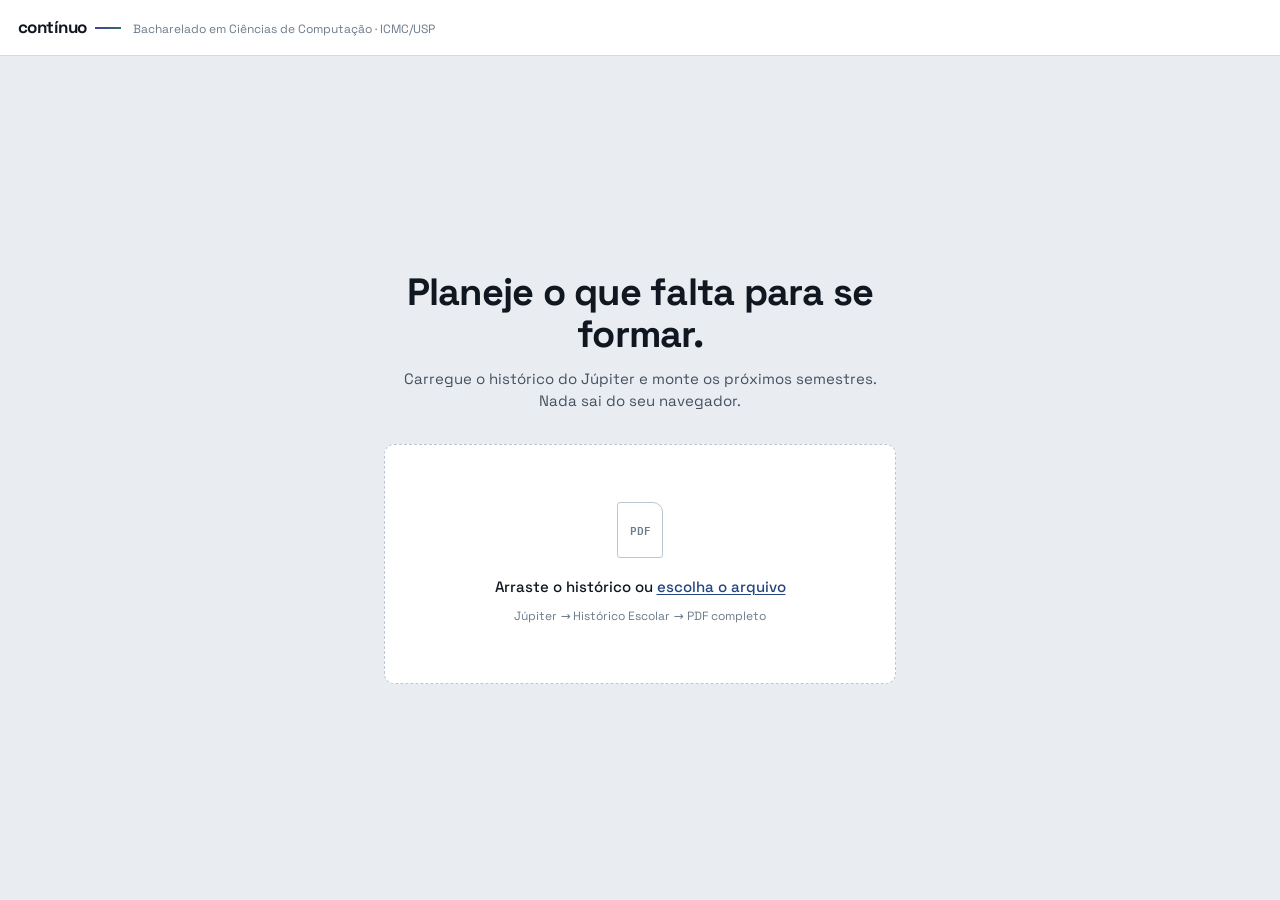
==== index.html @ f76ab9f2 "Merge branch 'enfases' into extras # Conflicts: #	README.md" ====
<!doctype html>
<html lang="pt-BR">
<head>
<meta charset="utf-8">
<meta name="viewport" content="width=device-width, initial-scale=1">
<title>contínuo — planejador de curso BCC/ICMC</title>
<link rel="stylesheet" href="assets/fonts.css">
<link rel="stylesheet" href="assets/style.css">
<script src="assets/curriculum.js"></script>
<script src="assets/equivalencias.js"></script>
<script src="vendor/jspdf.umd.min.js"></script>
<script src="vendor/jspdf.plugin.autotable.min.js"></script>
</head>
<body>

<header class="barra">
  <div class="marca">
    <span class="marca-nome">contínuo</span>
    <span class="marca-sub" id="marca-curso">Bacharelado em Ciências de Computação · ICMC/USP</span>
  </div>
  <div class="barra-acoes">
    <label class="alternar" hidden id="box-paridade">
      <input type="checkbox" id="chk-paridade" checked>
      <span>Só disciplinas do semestre certo</span>
    </label>
    <label class="alternar" hidden id="box-limite">
      <input type="checkbox" id="chk-limite" checked>
      <span>Limite de 20 créditos</span>
    </label>
    <button class="btn btn-fantasma" id="btn-recomecar" hidden>Começar de novo</button>
    <button class="btn btn-primario" id="btn-pdf" hidden>Baixar plano em PDF</button>
  </div>
</header>

<!-- ENTRADA ---------------------------------------------------------------- -->
<main class="entrada" id="tela-entrada">
  <div class="entrada-texto">
    <h1>Planeje o que falta para se formar.</h1>
    <p class="lede">Carregue o histórico do Júpiter e monte os próximos semestres.<br>Nada sai do seu navegador.</p>
  </div>

  <div class="zona" id="zona">
    <input type="file" id="arquivo" accept="application/pdf" hidden>
    <div class="zona-corpo">
      <span class="zona-icone" aria-hidden="true">PDF</span>
      <p class="zona-chamada">Arraste o histórico ou <button class="link" id="btn-escolher">escolha o arquivo</button></p>
      <p class="zona-nota">Júpiter → Histórico Escolar → PDF completo</p>
      <p class="zona-erro" id="zona-erro" role="alert" hidden></p>
    </div>
  </div>
</main>

<!-- PLANEJADOR ------------------------------------------------------------- -->
<div class="app" id="tela-app" hidden>

  <aside class="rail">
    <div class="rail-topo">
      <h2 class="rail-titulo">A cursar</h2>
      <p class="rail-sub" id="rail-resumo"></p>
      <input type="search" id="busca" class="busca" placeholder="Buscar sigla ou nome" autocomplete="off">
      <div class="filtros" id="filtros" role="group" aria-label="Filtrar por instituto"></div>
      <p class="enfases-titulo">Ênfase</p>
      <div class="filtros" id="enfases" role="group" aria-label="Escolher ênfase"></div>
    </div>
    <div class="rail-listas" id="listas"></div>
  </aside>

  <section class="board" id="board" aria-label="Semestres planejados"></section>

  <footer class="placar" id="placar">
    <div class="medidores" id="medidores"></div>
    <div class="placar-fim">
      <p class="placar-estado" id="placar-estado"></p>
    </div>
  </footer>
</div>

<div class="carregando" id="carregando" hidden><span></span>Lendo histórico…</div>

<script type="module" src="assets/app.js"></script>
<script type="module" src="assets/pdf.js"></script>
</body>
</html>
---- assets/fonts.css ----
/* Fontes locais — app funciona offline. */
@font-face{font-family:'IBM Plex Mono';font-style:normal;font-weight:400;font-display:swap;src:url('fonts/plex-mono-400-latin-ext.woff2') format('woff2');unicode-range:U+0100-02BA,U+02BD-02C5,U+02C7-02CC,U+02CE-02D7,U+02DD-02FF,U+0304,U+0308,U+0329,U+1D00-1DBF,U+1E00-1E9F,U+1EF2-1EFF,U+2020,U+20A0-20AB,U+20AD-20C0,U+2113,U+2C60-2C7F,U+A720-A7FF}
@font-face{font-family:'IBM Plex Mono';font-style:normal;font-weight:400;font-display:swap;src:url('fonts/plex-mono-400-latin.woff2') format('woff2');unicode-range:U+0000-00FF,U+0131,U+0152-0153,U+02BB-02BC,U+02C6,U+02DA,U+02DC,U+0304,U+0308,U+0329,U+2000-206F,U+20AC,U+2122,U+2191,U+2193,U+2212,U+2215,U+FEFF,U+FFFD}
@font-face{font-family:'IBM Plex Mono';font-style:normal;font-weight:600;font-display:swap;src:url('fonts/plex-mono-600-latin-ext.woff2') format('woff2');unicode-range:U+0100-02BA,U+02BD-02C5,U+02C7-02CC,U+02CE-02D7,U+02DD-02FF,U+0304,U+0308,U+0329,U+1D00-1DBF,U+1E00-1E9F,U+1EF2-1EFF,U+2020,U+20A0-20AB,U+20AD-20C0,U+2113,U+2C60-2C7F,U+A720-A7FF}
@font-face{font-family:'IBM Plex Mono';font-style:normal;font-weight:600;font-display:swap;src:url('fonts/plex-mono-600-latin.woff2') format('woff2');unicode-range:U+0000-00FF,U+0131,U+0152-0153,U+02BB-02BC,U+02C6,U+02DA,U+02DC,U+0304,U+0308,U+0329,U+2000-206F,U+20AC,U+2122,U+2191,U+2193,U+2212,U+2215,U+FEFF,U+FFFD}
@font-face{font-family:'Space Grotesk';font-style:normal;font-weight:400;font-display:swap;src:url('fonts/space-grotesk-400-latin-ext.woff2') format('woff2');unicode-range:U+0100-02BA,U+02BD-02C5,U+02C7-02CC,U+02CE-02D7,U+02DD-02FF,U+0304,U+0308,U+0329,U+1D00-1DBF,U+1E00-1E9F,U+1EF2-1EFF,U+2020,U+20A0-20AB,U+20AD-20C0,U+2113,U+2C60-2C7F,U+A720-A7FF}
@font-face{font-family:'Space Grotesk';font-style:normal;font-weight:400;font-display:swap;src:url('fonts/space-grotesk-400-latin.woff2') format('woff2');unicode-range:U+0000-00FF,U+0131,U+0152-0153,U+02BB-02BC,U+02C6,U+02DA,U+02DC,U+0304,U+0308,U+0329,U+2000-206F,U+20AC,U+2122,U+2191,U+2193,U+2212,U+2215,U+FEFF,U+FFFD}
@font-face{font-family:'Space Grotesk';font-style:normal;font-weight:500;font-display:swap;src:url('fonts/space-grotesk-500-latin-ext.woff2') format('woff2');unicode-range:U+0100-02BA,U+02BD-02C5,U+02C7-02CC,U+02CE-02D7,U+02DD-02FF,U+0304,U+0308,U+0329,U+1D00-1DBF,U+1E00-1E9F,U+1EF2-1EFF,U+2020,U+20A0-20AB,U+20AD-20C0,U+2113,U+2C60-2C7F,U+A720-A7FF}
@font-face{font-family:'Space Grotesk';font-style:normal;font-weight:500;font-display:swap;src:url('fonts/space-grotesk-500-latin.woff2') format('woff2');unicode-range:U+0000-00FF,U+0131,U+0152-0153,U+02BB-02BC,U+02C6,U+02DA,U+02DC,U+0304,U+0308,U+0329,U+2000-206F,U+20AC,U+2122,U+2191,U+2193,U+2212,U+2215,U+FEFF,U+FFFD}
@font-face{font-family:'Space Grotesk';font-style:normal;font-weight:700;font-display:swap;src:url('fonts/space-grotesk-700-latin-ext.woff2') format('woff2');unicode-range:U+0100-02BA,U+02BD-02C5,U+02C7-02CC,U+02CE-02D7,U+02DD-02FF,U+0304,U+0308,U+0329,U+1D00-1DBF,U+1E00-1E9F,U+1EF2-1EFF,U+2020,U+20A0-20AB,U+20AD-20C0,U+2113,U+2C60-2C7F,U+A720-A7FF}
@font-face{font-family:'Space Grotesk';font-style:normal;font-weight:700;font-display:swap;src:url('fonts/space-grotesk-700-latin.woff2') format('woff2');unicode-range:U+0000-00FF,U+0131,U+0152-0153,U+02BB-02BC,U+02C6,U+02DA,U+02DC,U+0304,U+0308,U+0329,U+2000-206F,U+20AC,U+2122,U+2191,U+2193,U+2212,U+2215,U+FEFF,U+FFFD}
---- assets/style.css ----
/* contínuo — planejador de curso BCC/ICMC.
   Identidade: a sigla da disciplina manda. O prefixo do instituto (SCC, SSC,
   SMA, SME, 7600…) vira a cor da faixa do cartão, então o board inteiro se lê
   como textura departamental antes de se ler como texto. */

*, *::before, *::after { box-sizing: border-box; }

:root {
  --paper: #e9edf2;
  --surface: #ffffff;
  --surface-2: #f4f7fa;
  --ink: #101720;
  --ink-2: #44505e;
  --ink-3: #6d7b8a;
  --line: #d3dae2;
  --line-2: #bcc6d2;
  --brand: #23457f;
  --brand-ink: #ffffff;
  --ok: #156b48;      --ok-bg: #e2f1e9;
  --warn: #8e5b06;    --warn-bg: #faeed9;
  --block: #a02a21;   --block-bg: #f9e5e2;
  --dep-scc: #2f6f6a;
  --dep-ssc: #9a5226;
  --dep-sma: #4b3f96;
  --dep-sme: #876810;
  --dep-fis: #8c2f4a;
  --dep-out: #4a5a68;
  --sombra: 0 1px 2px rgba(16, 23, 32, .06), 0 6px 16px -10px rgba(16, 23, 32, .25);
  --sombra-alta: 0 12px 28px -8px rgba(16, 23, 32, .35);
  --r: 6px;
  --display: 'Space Grotesk', ui-sans-serif, system-ui, sans-serif;
  --mono: 'IBM Plex Mono', ui-monospace, 'SF Mono', Menlo, monospace;
  --barra-h: 56px;
  --placar-h: 92px;
}

@media (prefers-color-scheme: dark) {
  :root:not([data-tema="claro"]) {
    --paper: #0d1218;
    --surface: #161e27;
    --surface-2: #1c2530;
    --ink: #eaf0f6;
    --ink-2: #aab8c6;
    --ink-3: #7e8d9c;
    --line: #2a353f;
    --line-2: #3b4854;
    --brand: #6f9ae0;
    --brand-ink: #0d1218;
    --ok: #67c79b;      --ok-bg: #11291f;
    --warn: #d8a44a;    --warn-bg: #2b2213;
    --block: #ef8d82;   --block-bg: #2e1715;
    --dep-scc: #5fb3ab;
    --dep-ssc: #d79263;
    --dep-sma: #9a90e6;
    --dep-sme: #cfae53;
    --dep-fis: #dd7e9b;
    --dep-out: #8ea1b2;
    --sombra: 0 1px 2px rgba(0, 0, 0, .4), 0 8px 20px -12px rgba(0, 0, 0, .7);
    --sombra-alta: 0 14px 32px -10px rgba(0, 0, 0, .8);
  }
}

html, body { height: 100%; }

/* o atributo hidden tem que ganhar dos display: grid/flex abaixo */
[hidden] { display: none !important; }

body {
  margin: 0;
  background: var(--paper);
  color: var(--ink);
  font: 400 14px/1.45 var(--display);
  -webkit-font-smoothing: antialiased;
}

h1, h2, h3 { margin: 0; font-weight: 700; letter-spacing: -.02em; }
button { font: inherit; color: inherit; }

:focus-visible {
  outline: 2px solid var(--brand);
  outline-offset: 2px;
  border-radius: 3px;
}

/* ---- barra superior ---------------------------------------------------- */

.barra {
  position: sticky;
  top: 0;
  z-index: 40;
  height: var(--barra-h);
  display: flex;
  align-items: center;
  justify-content: space-between;
  gap: 16px;
  padding: 0 18px;
  background: var(--surface);
  border-bottom: 1px solid var(--line);
}

.marca { display: flex; align-items: baseline; gap: 12px; min-width: 0; }

.marca-nome {
  font-weight: 700;
  font-size: 17px;
  letter-spacing: -.03em;
}
/* a marca carrega a ideia do app: continuidade de pre-requisitos */
.marca-nome::after {
  content: "";
  display: inline-block;
  width: 26px;
  height: 2px;
  margin-left: 8px;
  vertical-align: 4px;
  background: linear-gradient(90deg, var(--dep-sma), var(--dep-scc));
}

.marca-sub {
  font-size: 12px;
  color: var(--ink-3);
  white-space: nowrap;
  overflow: hidden;
  text-overflow: ellipsis;
}

.barra-acoes { display: flex; align-items: center; gap: 10px; }

.alternar {
  display: flex;
  align-items: center;
  gap: 7px;
  font-size: 12px;
  color: var(--ink-2);
  cursor: pointer;
  white-space: nowrap;
}
.alternar input { accent-color: var(--brand); }

.btn {
  border: 1px solid var(--line-2);
  background: var(--surface);
  border-radius: var(--r);
  padding: 7px 13px;
  font-size: 13px;
  font-weight: 500;
  cursor: pointer;
  transition: background .12s, border-color .12s, transform .12s;
}
.btn:hover { background: var(--surface-2); border-color: var(--ink-3); }
.btn:active { transform: translateY(1px); }
.btn-primario {
  background: var(--brand);
  border-color: var(--brand);
  color: var(--brand-ink);
}
.btn-primario:hover { background: var(--brand); filter: brightness(1.08); }
.btn-fantasma { background: transparent; }
.btn-pequeno { padding: 5px 10px; font-size: 12px; }

.link {
  border: 0;
  background: none;
  padding: 0;
  font: inherit;
  color: var(--brand);
  text-decoration: underline;
  text-underline-offset: 2px;
  cursor: pointer;
}

/* ---- tela de entrada --------------------------------------------------- */

.entrada {
  min-height: calc(100vh - var(--barra-h));
  display: grid;
  align-content: center;
  gap: 32px;
  max-width: 560px;
  margin: 0 auto;
  padding: 56px 24px;
  text-align: center;
}

.entrada h1 { font-size: clamp(26px, 4vw, 38px); line-height: 1.1; }

.lede {
  margin: 12px 0 0;
  font-size: 15px;
  color: var(--ink-2);
}

.zona {
  display: grid;
  place-items: center;
  min-height: 240px;
  padding: 32px;
  background: var(--surface);
  border: 1px dashed var(--line-2);
  border-radius: 10px;
  text-align: center;
  transition: border-color .15s, background .15s;
}
.zona.ativa { border-color: var(--brand); background: var(--surface-2); }

.zona-icone {
  display: inline-grid;
  place-items: center;
  width: 46px;
  height: 56px;
  margin-bottom: 18px;
  font: 600 11px/1 var(--mono);
  color: var(--ink-3);
  border: 1px solid var(--line-2);
  border-radius: 3px 10px 3px 3px;
}

.zona-chamada { margin: 0; font-size: 15px; font-weight: 500; }
.zona-nota { margin: 10px 0 0; font-size: 12px; color: var(--ink-3); }
.zona-erro {
  margin: 16px 0 0;
  padding: 9px 12px;
  font-size: 12.5px;
  color: var(--block);
  background: var(--block-bg);
  border-radius: var(--r);
  text-align: left;
}

@media (max-width: 860px) {
  .entrada { gap: 24px; padding: 32px 16px; }
}

/* ---- esqueleto do planejador ------------------------------------------- */

.app {
  display: grid;
  grid-template-columns: 318px minmax(0, 1fr);
  grid-template-rows: minmax(0, 1fr) auto;
  height: calc(100vh - var(--barra-h));
}

.rail {
  grid-row: 1 / 3;
  display: flex;
  flex-direction: column;
  min-height: 0;
  background: var(--surface);
  border-right: 1px solid var(--line);
}

.rail-topo { padding: 14px 14px 10px; border-bottom: 1px solid var(--line); }
.rail-titulo { font-size: 13px; text-transform: uppercase; letter-spacing: .08em; }
.rail-sub { margin: 5px 0 11px; font-size: 12px; color: var(--ink-3); }

.busca {
  width: 100%;
  padding: 7px 9px;
  font: 400 13px var(--display);
  color: var(--ink);
  background: var(--surface-2);
  border: 1px solid var(--line);
  border-radius: var(--r);
}
.busca::placeholder { color: var(--ink-3); }

.filtros { display: flex; flex-wrap: wrap; gap: 4px; margin-top: 9px; }

.chip {
  padding: 3px 8px;
  font: 600 10.5px/1.6 var(--mono);
  letter-spacing: .02em;
  color: var(--ink-2);
  background: transparent;
  border: 1px solid var(--line);
  border-radius: 20px;
  cursor: pointer;
}
.chip[aria-pressed="true"] {
  color: var(--brand-ink);
  background: var(--ink);
  border-color: var(--ink);
}

.enfases-titulo {
  margin: 11px 0 0;
  font: 600 10px/1 var(--mono);
  letter-spacing: .08em;
  text-transform: uppercase;
  color: var(--ink-3);
}
#enfases .chip-limpar { color: var(--ink-3); border-style: dashed; }
#enfases .chip-limpar[hidden] { display: none; }
#enfases { margin-top: 6px; }
#enfases .chip[data-completa]:not([data-completa=""])::after { content: " ✓"; color: var(--ok); }
#enfases .chip[data-completa="prevista"]::after { content: " ◐"; }
#enfases .chip[aria-pressed="true"]::after { color: inherit; }
#enfases .chip[aria-pressed="true"] { background: var(--brand); border-color: var(--brand); }

.enfase-painel { padding-bottom: 4px; }
.enfase-grupo { padding-top: 8px; }
.enfase-regra {
  display: flex;
  align-items: center;
  gap: 6px;
  margin: 0 0 5px;
  font-size: 11.5px;
  color: var(--ink-2);
}
.enfase-itens { display: grid; gap: 2px; margin: 0; padding: 0; list-style: none; }
.enfase-item {
  display: grid;
  grid-template-columns: auto minmax(0, 1fr) auto;
  align-items: baseline;
  gap: 7px;
  padding: 3px 6px;
  font-size: 11.5px;
  border-radius: 4px;
}
.enfase-item:nth-child(odd) { background: var(--surface-2); }
.enfase-item[data-estado="fora"] { opacity: .55; }
.enfase-sigla { font: 600 10.5px var(--mono); color: var(--ink-2); }
.enfase-nome { overflow: hidden; text-overflow: ellipsis; white-space: nowrap; }
.enfase-nome small { display: block; font: 400 10px var(--mono); color: var(--ink-3); }
.otimo .enfase-resumo { margin: 8px 0; }
.otimo > .enfase-regra { margin-top: 10px; }
.enfase-fim { margin: 8px 0 0; font-size: 11px; color: var(--ink-3); }
.enfase-fim b { color: var(--ok); }

.tag-sugestao { color: var(--brand-ink); background: var(--brand); }
.enfase-sugestao {
  margin-top: 10px;
  padding: 9px 10px;
  background: var(--surface-2);
  border: 1px solid var(--line);
  border-radius: var(--r);
}
.enfase-resumo { margin: 0; font-size: 11.5px; color: var(--ink-2); }
.enfase-resumo b { color: var(--ink); }
.enfase-opcao { display: flex; align-items: center; gap: 6px; margin-top: 8px; font-size: 11.5px; color: var(--ink-2); }
.enfase-opcao input[type="number"] { width: 72px; font: inherit; padding: 2px 4px; color: var(--ink); background: var(--surface); border: 1px solid var(--line-2); border-radius: 3px; }
.enfase-botoes { display: flex; flex-wrap: wrap; gap: 6px; margin-top: 8px; }
.enfase-botoes:empty { display: none; }

.equiv-lista { display: grid; gap: 2px; margin: 7px 0 0; padding: 0; list-style: none; }
.equiv-item {
  display: grid;
  grid-template-columns: auto minmax(0, 1fr) auto;
  align-items: baseline;
  gap: 7px;
  padding: 3px 6px;
  font-size: 11.5px;
  border-radius: 4px;
}
.equiv-item:nth-child(odd) { background: var(--surface-2); }
.equiv-sigla { font: 600 10.5px var(--mono); color: var(--ink-2); }
.equiv-nome small { display: block; font: 400 10px var(--mono); color: var(--ink-3); }
.equiv-nota { margin: 8px 0 0; font-size: 11px; color: var(--ink-3); }

.rail-listas { flex: 1; min-height: 0; overflow-y: auto; padding: 10px 12px 20px; }

.grupo + .grupo { margin-top: 18px; }
.grupo-cab {
  position: sticky;
  top: -10px;
  z-index: 2;
  display: flex;
  align-items: baseline;
  justify-content: space-between;
  gap: 8px;
  padding: 6px 0;
  background: var(--surface);
  border-bottom: 1px solid var(--line);
}
.grupo-nome { font-size: 12px; font-weight: 700; letter-spacing: .01em; }
.grupo-conta { font: 600 11px var(--mono); color: var(--ink-3); }
.grupo-lista { display: grid; gap: 5px; padding-top: 7px; }
.grupo-vazio { padding: 8px 0; font-size: 12px; color: var(--ink-3); }

/* ---- cartões ----------------------------------------------------------- */

.card {
  position: relative;
  display: grid;
  grid-template-columns: minmax(0, 1fr) auto;
  grid-template-rows: auto auto auto;
  gap: 1px 8px;
  padding: 6px 8px 6px 13px;
  background: var(--surface);
  border: 1px solid var(--line);
  border-radius: var(--r);
  box-shadow: var(--sombra);
  cursor: grab;
  transition: box-shadow .12s, border-color .12s, opacity .12s;
}
.card::before {
  content: "";
  position: absolute;
  inset: 0 auto 0 0;
  width: 3px;
  border-radius: var(--r) 0 0 var(--r);
  background: var(--dep, var(--dep-out));
}
.card:hover { border-color: var(--line-2); box-shadow: var(--sombra-alta); }
.card.arrastando { opacity: .4; cursor: grabbing; }
.card[data-inativo="1"] { opacity: .32; }

.card-sigla {
  grid-area: 1 / 1;
  font: 600 11px/1.3 var(--mono);
  letter-spacing: .01em;
  color: var(--dep, var(--dep-out));
}
.card-nome { grid-area: 2 / 1 / 3 / 3; font-size: 12.5px; line-height: 1.3; }
.card-cred {
  grid-area: 1 / 2;
  justify-self: end;
  font: 400 10.5px/1.3 var(--mono);
  color: var(--ink-3);
  white-space: nowrap;
}
.card-tags {
  grid-area: 3 / 1;
  display: flex;
  flex-wrap: wrap;
  align-items: center;
  gap: 3px;
  margin-top: 3px;
  min-height: 1px;
}

.tag {
  padding: 1px 5px;
  font: 600 9.5px/1.5 var(--mono);
  letter-spacing: .04em;
  text-transform: uppercase;
  border-radius: 3px;
}
.tag-ok { color: var(--ok); background: var(--ok-bg); }
.tag-aviso { color: var(--warn); background: var(--warn-bg); }
.tag-bloqueio { color: var(--block); background: var(--block-bg); }
.tag-neutra { color: var(--ink-2); background: var(--surface-2); }
.tag-enfase { color: var(--brand); background: color-mix(in srgb, var(--brand) 13%, transparent); }
.tag-equiv { color: var(--dep-sma); background: color-mix(in srgb, var(--dep-sma) 13%, transparent); }

.card-via {
  grid-area: 4 / 1 / 5 / 3;
  margin-top: 4px;
  min-width: 0;
  max-width: 100%;
  padding: 1px 3px;
  font: 400 10px var(--mono);
  color: var(--dep-sma);
  background: var(--surface-2);
  border: 1px dashed var(--line-2);
  border-radius: 3px;
}

.card-mover {
  grid-area: 3 / 2;
  justify-self: end;
  align-self: end;
  margin-top: 3px;
  max-width: 96px;
  padding: 1px 3px;
  font: 400 10px var(--mono);
  color: var(--ink-2);
  background: var(--surface-2);
  border: 1px solid var(--line);
  border-radius: 3px;
}

/* a cadeia: ao focar um cartão, o board mostra de onde ele vem e o que libera */
.app[data-cadeia="1"] .card:not(.cadeia-foco):not(.cadeia-pre):not(.cadeia-pos) { opacity: .22; }
.card.cadeia-foco { border-color: var(--ink); box-shadow: var(--sombra-alta); }
.card.cadeia-pre { border-color: var(--dep, var(--ink-2)); }
.card.cadeia-pre::after,
.card.cadeia-pos::after {
  content: "requisito";
  position: absolute;
  top: -7px;
  right: 7px;
  padding: 0 4px;
  font: 600 9px/14px var(--mono);
  text-transform: uppercase;
  letter-spacing: .05em;
  color: var(--surface);
  background: var(--ink-2);
  border-radius: 2px;
}
.card.cadeia-pos::after { content: "libera"; background: var(--ok); }
.card.cadeia-falta::after { content: "falta"; background: var(--block); }

/* ---- board de semestres ------------------------------------------------ */

.board {
  min-width: 0;
  min-height: 0;
  display: flex;
  gap: 12px;
  overflow-x: auto;
  overflow-y: hidden;
  padding: 14px;
  scroll-snap-type: x proximity;
}

.coluna {
  flex: 0 0 272px;
  display: flex;
  flex-direction: column;
  min-height: 0;
  background: var(--surface-2);
  border: 1px solid var(--line);
  border-radius: 8px;
  scroll-snap-align: start;
  transition: border-color .12s, background .12s;
}
.coluna.alvo { border-color: var(--brand); background: var(--surface); }
/* semestre acima do limite de créditos: puxado, mas permitido */
.coluna-puxada { border-color: var(--warn); }
.coluna-puxada .coluna-cab { background: var(--warn-bg); }
/* semestre abaixo do mínimo de créditos: plano não fecha assim */
.coluna-leve { border-color: var(--block); }
.coluna-leve .coluna-cab { background: var(--block-bg); }
.coluna.recusa { border-color: var(--block); }

.coluna-cab {
  display: grid;
  grid-template-columns: 1fr auto;
  gap: 2px 8px;
  padding: 9px 11px;
  border-bottom: 1px solid var(--line);
}
.coluna-nome { font-size: 13px; font-weight: 700; }
.coluna-nome .tag { margin-left: 6px; vertical-align: 1px; white-space: nowrap; }
.coluna-aviso {
  grid-column: 1 / -1;
  margin: 7px 0 0;
  font-size: 11.5px;
  line-height: 1.35;
  color: var(--warn);
}
.coluna-aviso-erro { color: var(--block); }
.coluna-cred { font: 400 10.5px var(--mono); color: var(--ink-3); }
.coluna-x {
  grid-row: 1 / 3;
  grid-column: 2;
  align-self: center;
  width: 22px;
  height: 22px;
  padding: 0;
  font-size: 14px;
  line-height: 1;
  color: var(--ink-3);
  background: none;
  border: 0;
  border-radius: 3px;
  cursor: pointer;
}
.coluna-x:hover { color: var(--block); background: var(--block-bg); }

.coluna-mais {
  flex: 0 0 196px;
  display: flex;
  flex-direction: column;
  align-items: center;
  justify-content: center;
  gap: 8px;
  padding: 16px;
  font: 500 13px var(--display);
  color: var(--ink-3);
  text-align: center;
  background: transparent;
  border: 1px dashed var(--line-2);
  cursor: pointer;
  transition: color .12s, border-color .12s, background .12s;
}
.coluna-mais:hover { color: var(--brand); border-color: var(--brand); background: var(--surface); }
.coluna-menos:hover { color: var(--block); border-color: var(--block); background: var(--block-bg); }
.coluna-mais span {
  display: grid;
  place-items: center;
  width: 30px;
  height: 30px;
  font: 400 19px/1 var(--display);
  border: 1px solid currentColor;
  border-radius: 50%;
}

.coluna-lista { flex: 1; min-height: 72px; overflow-y: auto; display: grid; gap: 5px; align-content: start; padding: 9px; }
.coluna-vazia {
  display: grid;
  place-items: center;
  height: 68px;
  font-size: 12px;
  color: var(--ink-3);
  border: 1px dashed var(--line-2);
  border-radius: var(--r);
}

/* ---- placar ------------------------------------------------------------ */

.placar {
  grid-column: 2;
  display: flex;
  align-items: center;
  justify-content: space-between;
  gap: 20px;
  min-height: var(--placar-h);
  padding: 12px 16px;
  background: var(--surface);
  border-top: 1px solid var(--line);
}

.medidores { display: flex; flex-wrap: wrap; gap: 10px 22px; }

.medidor { min-width: 136px; }
.medidor-cab { display: flex; align-items: baseline; justify-content: space-between; gap: 8px; }
.medidor-nome { font-size: 11.5px; color: var(--ink-2); }
.medidor-valor { font: 600 11.5px var(--mono); }
.medidor-barra {
  height: 4px;
  margin-top: 5px;
  background: var(--line);
  border-radius: 2px;
  overflow: hidden;
}
.medidor-barra i {
  display: block;
  height: 100%;
  background: var(--ink-2);
  border-radius: 2px;
  transition: width .3s ease;
}
.medidor[data-estado="ok"] .medidor-valor { color: var(--ok); }
.medidor[data-estado="ok"] .medidor-barra i { background: var(--ok); }
.medidor[data-estado="falta"] .medidor-valor { color: var(--warn); }
.medidor[data-estado="falta"] .medidor-barra i { background: var(--warn); }
.medidor-nota { margin: 4px 0 0; font-size: 10.5px; color: var(--ink-3); }

.placar-fim { display: flex; align-items: center; gap: 12px; text-align: right; }
.placar-estado { margin: 0; max-width: 34ch; font-size: 12px; color: var(--ink-2); }
.placar-estado b { color: var(--ink); }
.placar-estado.pronto b { color: var(--ok); }
.placar-puxado { display: block; margin-top: 3px; color: var(--warn); }
.placar-erro { display: block; margin-top: 3px; color: var(--block); }

@media (max-width: 900px) {
  .app { grid-template-columns: 1fr; grid-template-rows: auto minmax(0, 1fr) auto; height: auto; }
  .rail { grid-row: auto; max-height: 46vh; border-right: 0; border-bottom: 1px solid var(--line); }
  .placar { grid-column: 1; flex-wrap: wrap; }
  .board { max-height: none; }
}

/* ---- avisos ------------------------------------------------------------ */

.carregando {
  position: fixed;
  inset: auto 0 20px;
  display: flex;
  align-items: center;
  justify-content: center;
  gap: 9px;
  font-size: 13px;
  color: var(--ink-2);
}
.carregando span {
  width: 13px;
  height: 13px;
  border: 2px solid var(--line-2);
  border-top-color: var(--brand);
  border-radius: 50%;
  animation: gira .7s linear infinite;
}
@keyframes gira { to { transform: rotate(360deg); } }

.aviso-flutuante {
  position: fixed;
  left: 50%;
  bottom: calc(var(--placar-h) + 18px);
  z-index: 60;
  transform: translateX(-50%);
  max-width: 420px;
  padding: 9px 14px;
  font-size: 12.5px;
  color: var(--block);
  background: var(--block-bg);
  border: 1px solid var(--block);
  border-radius: var(--r);
  box-shadow: var(--sombra-alta);
}

@media (prefers-reduced-motion: reduce) {
  *, *::before, *::after { animation-duration: .01ms !important; transition-duration: .01ms !important; }
}
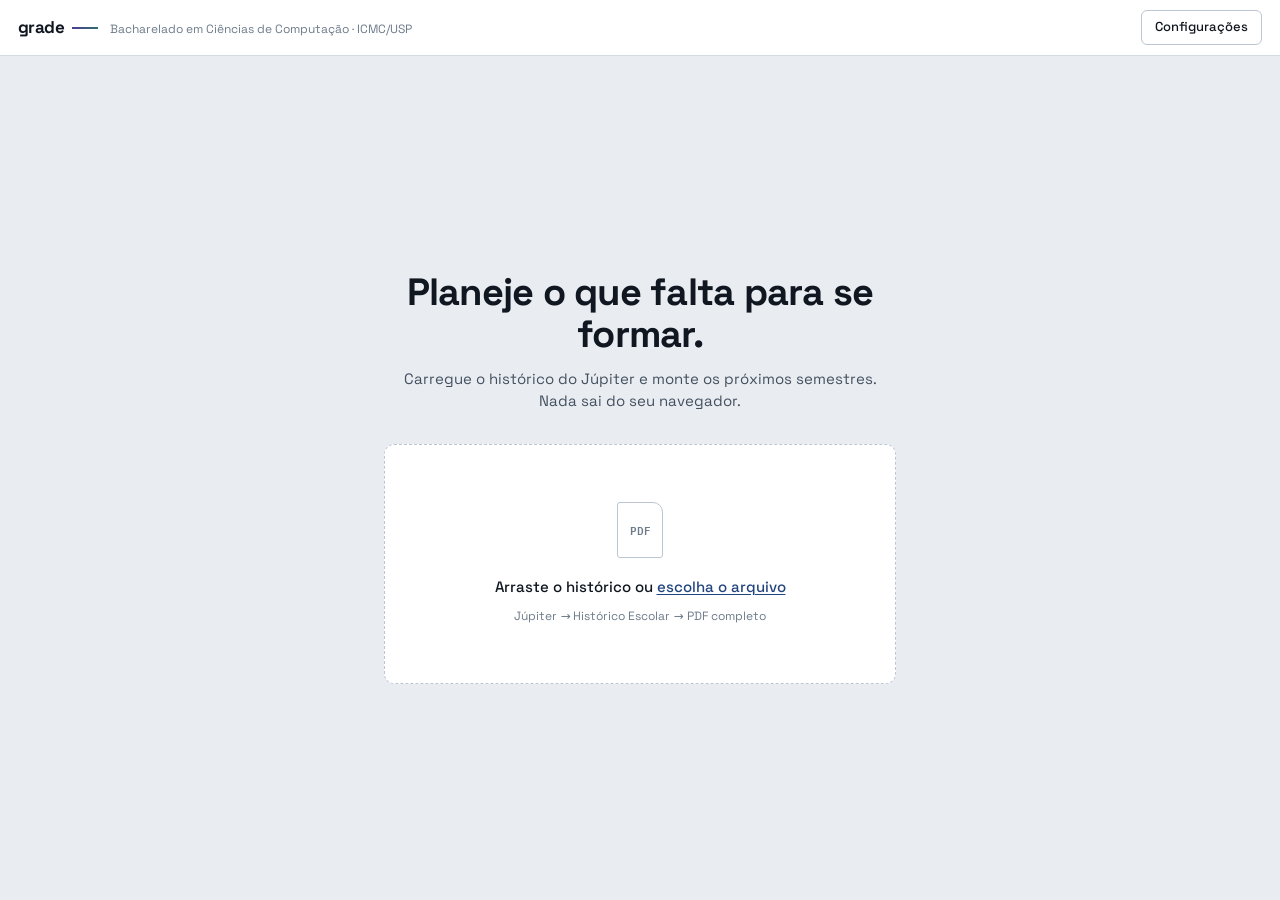
==== commit bd920513: "feat: configurações no cabeçalho e o app passa a se chamar grade Botão Configurações abre um diálogo" ====
--- a/index.html
+++ b/index.html
@@ -3,11 +3,10 @@
 <head>
 <meta charset="utf-8">
 <meta name="viewport" content="width=device-width, initial-scale=1">
-<title>contínuo — planejador de curso BCC/ICMC</title>
+<title>grade — planejador de curso BCC/ICMC</title>
 <link rel="stylesheet" href="assets/fonts.css">
 <link rel="stylesheet" href="assets/style.css">
 <script src="assets/curriculum.js"></script>
-<script src="assets/equivalencias.js"></script>
 <script src="vendor/jspdf.umd.min.js"></script>
 <script src="vendor/jspdf.plugin.autotable.min.js"></script>
 </head>
@@ -15,22 +14,34 @@
 
 <header class="barra">
   <div class="marca">
-    <span class="marca-nome">contínuo</span>
+    <span class="marca-nome">grade</span>
     <span class="marca-sub" id="marca-curso">Bacharelado em Ciências de Computação · ICMC/USP</span>
   </div>
   <div class="barra-acoes">
-    <label class="alternar" hidden id="box-paridade">
-      <input type="checkbox" id="chk-paridade" checked>
-      <span>Só disciplinas do semestre certo</span>
-    </label>
-    <label class="alternar" hidden id="box-limite">
-      <input type="checkbox" id="chk-limite" checked>
-      <span>Limite de 20 créditos</span>
-    </label>
+    <button class="btn btn-fantasma" id="btn-config" aria-haspopup="dialog">Configurações</button>
     <button class="btn btn-fantasma" id="btn-recomecar" hidden>Começar de novo</button>
     <button class="btn btn-primario" id="btn-pdf" hidden>Baixar plano em PDF</button>
   </div>
 </header>
+
+<dialog class="config" id="config" aria-labelledby="config-titulo">
+  <form method="dialog">
+    <h2 id="config-titulo">Configurações</h2>
+    <label class="config-linha">
+      <span>Limite de créditos-aula por semestre<small>Acima dele o semestre fica puxado; a sugestão não passa dele.</small></span>
+      <input type="number" id="cfg-limite" min="1" max="99" value="20">
+    </label>
+    <label class="config-linha">
+      <span>Permitir passar do limite<small>Ao arrastar à mão. Desligado, o encaixe que passa é recusado.</small></span>
+      <input type="checkbox" id="cfg-passar" checked>
+    </label>
+    <label class="config-linha">
+      <span>Só disciplinas do semestre certo<small>Período ímpar no 1º semestre, par no 2º.</small></span>
+      <input type="checkbox" id="cfg-paridade" checked>
+    </label>
+    <div class="config-fim"><button class="btn btn-primario">Fechar</button></div>
+  </form>
+</dialog>
 
 <!-- ENTRADA ---------------------------------------------------------------- -->
 <main class="entrada" id="tela-entrada">
@@ -59,8 +70,6 @@
       <p class="rail-sub" id="rail-resumo"></p>
       <input type="search" id="busca" class="busca" placeholder="Buscar sigla ou nome" autocomplete="off">
       <div class="filtros" id="filtros" role="group" aria-label="Filtrar por instituto"></div>
-      <p class="enfases-titulo">Ênfase</p>
-      <div class="filtros" id="enfases" role="group" aria-label="Escolher ênfase"></div>
     </div>
     <div class="rail-listas" id="listas"></div>
   </aside>
--- a/assets/style.css
+++ b/assets/style.css
@@ -1,4 +1,4 @@
-/* contínuo — planejador de curso BCC/ICMC.
+/* grade — planejador de curso BCC/ICMC.
    Identidade: a sigla da disciplina manda. O prefixo do instituto (SCC, SSC,
    SMA, SME, 7600…) vira a cor da faixa do cartão, então o board inteiro se lê
    como textura departamental antes de se ler como texto. */
@@ -126,16 +126,31 @@
 
 .barra-acoes { display: flex; align-items: center; gap: 10px; }
 
-.alternar {
+
+.config {
+  width: min(440px, calc(100vw - 32px));
+  padding: 20px;
+  color: var(--ink);
+  background: var(--surface);
+  border: 1px solid var(--line-2);
+  border-radius: 10px;
+}
+.config::backdrop { background: rgb(0 0 0 / .45); }
+.config h2 { margin: 0 0 12px; font-size: 16px; }
+.config-linha {
   display: flex;
   align-items: center;
-  gap: 7px;
-  font-size: 12px;
-  color: var(--ink-2);
+  justify-content: space-between;
+  gap: 16px;
+  padding: 10px 0;
+  border-top: 1px solid var(--line);
+  font-size: 13px;
   cursor: pointer;
-  white-space: nowrap;
-}
-.alternar input { accent-color: var(--brand); }
+}
+.config-linha small { display: block; margin-top: 2px; font-size: 11.5px; color: var(--ink-3); }
+.config-linha input { accent-color: var(--brand); }
+.config-linha input[type="number"] { width: 72px; font: inherit; padding: 3px 6px; color: var(--ink); background: var(--surface-2); border: 1px solid var(--line-2); border-radius: 3px; }
+.config-fim { display: flex; justify-content: flex-end; margin-top: 14px; }
 
 .btn {
   border: 1px solid var(--line-2);
@@ -282,81 +297,6 @@
   border-color: var(--ink);
 }
 
-.enfases-titulo {
-  margin: 11px 0 0;
-  font: 600 10px/1 var(--mono);
-  letter-spacing: .08em;
-  text-transform: uppercase;
-  color: var(--ink-3);
-}
-#enfases .chip-limpar { color: var(--ink-3); border-style: dashed; }
-#enfases .chip-limpar[hidden] { display: none; }
-#enfases { margin-top: 6px; }
-#enfases .chip[data-completa]:not([data-completa=""])::after { content: " ✓"; color: var(--ok); }
-#enfases .chip[data-completa="prevista"]::after { content: " ◐"; }
-#enfases .chip[aria-pressed="true"]::after { color: inherit; }
-#enfases .chip[aria-pressed="true"] { background: var(--brand); border-color: var(--brand); }
-
-.enfase-painel { padding-bottom: 4px; }
-.enfase-grupo { padding-top: 8px; }
-.enfase-regra {
-  display: flex;
-  align-items: center;
-  gap: 6px;
-  margin: 0 0 5px;
-  font-size: 11.5px;
-  color: var(--ink-2);
-}
-.enfase-itens { display: grid; gap: 2px; margin: 0; padding: 0; list-style: none; }
-.enfase-item {
-  display: grid;
-  grid-template-columns: auto minmax(0, 1fr) auto;
-  align-items: baseline;
-  gap: 7px;
-  padding: 3px 6px;
-  font-size: 11.5px;
-  border-radius: 4px;
-}
-.enfase-item:nth-child(odd) { background: var(--surface-2); }
-.enfase-item[data-estado="fora"] { opacity: .55; }
-.enfase-sigla { font: 600 10.5px var(--mono); color: var(--ink-2); }
-.enfase-nome { overflow: hidden; text-overflow: ellipsis; white-space: nowrap; }
-.enfase-nome small { display: block; font: 400 10px var(--mono); color: var(--ink-3); }
-.otimo .enfase-resumo { margin: 8px 0; }
-.otimo > .enfase-regra { margin-top: 10px; }
-.enfase-fim { margin: 8px 0 0; font-size: 11px; color: var(--ink-3); }
-.enfase-fim b { color: var(--ok); }
-
-.tag-sugestao { color: var(--brand-ink); background: var(--brand); }
-.enfase-sugestao {
-  margin-top: 10px;
-  padding: 9px 10px;
-  background: var(--surface-2);
-  border: 1px solid var(--line);
-  border-radius: var(--r);
-}
-.enfase-resumo { margin: 0; font-size: 11.5px; color: var(--ink-2); }
-.enfase-resumo b { color: var(--ink); }
-.enfase-opcao { display: flex; align-items: center; gap: 6px; margin-top: 8px; font-size: 11.5px; color: var(--ink-2); }
-.enfase-opcao input[type="number"] { width: 72px; font: inherit; padding: 2px 4px; color: var(--ink); background: var(--surface); border: 1px solid var(--line-2); border-radius: 3px; }
-.enfase-botoes { display: flex; flex-wrap: wrap; gap: 6px; margin-top: 8px; }
-.enfase-botoes:empty { display: none; }
-
-.equiv-lista { display: grid; gap: 2px; margin: 7px 0 0; padding: 0; list-style: none; }
-.equiv-item {
-  display: grid;
-  grid-template-columns: auto minmax(0, 1fr) auto;
-  align-items: baseline;
-  gap: 7px;
-  padding: 3px 6px;
-  font-size: 11.5px;
-  border-radius: 4px;
-}
-.equiv-item:nth-child(odd) { background: var(--surface-2); }
-.equiv-sigla { font: 600 10.5px var(--mono); color: var(--ink-2); }
-.equiv-nome small { display: block; font: 400 10px var(--mono); color: var(--ink-3); }
-.equiv-nota { margin: 8px 0 0; font-size: 11px; color: var(--ink-3); }
-
 .rail-listas { flex: 1; min-height: 0; overflow-y: auto; padding: 10px 12px 20px; }
 
 .grupo + .grupo { margin-top: 18px; }
@@ -440,21 +380,6 @@
 .tag-aviso { color: var(--warn); background: var(--warn-bg); }
 .tag-bloqueio { color: var(--block); background: var(--block-bg); }
 .tag-neutra { color: var(--ink-2); background: var(--surface-2); }
-.tag-enfase { color: var(--brand); background: color-mix(in srgb, var(--brand) 13%, transparent); }
-.tag-equiv { color: var(--dep-sma); background: color-mix(in srgb, var(--dep-sma) 13%, transparent); }
-
-.card-via {
-  grid-area: 4 / 1 / 5 / 3;
-  margin-top: 4px;
-  min-width: 0;
-  max-width: 100%;
-  padding: 1px 3px;
-  font: 400 10px var(--mono);
-  color: var(--dep-sma);
-  background: var(--surface-2);
-  border: 1px dashed var(--line-2);
-  border-radius: 3px;
-}
 
 .card-mover {
   grid-area: 3 / 2;
